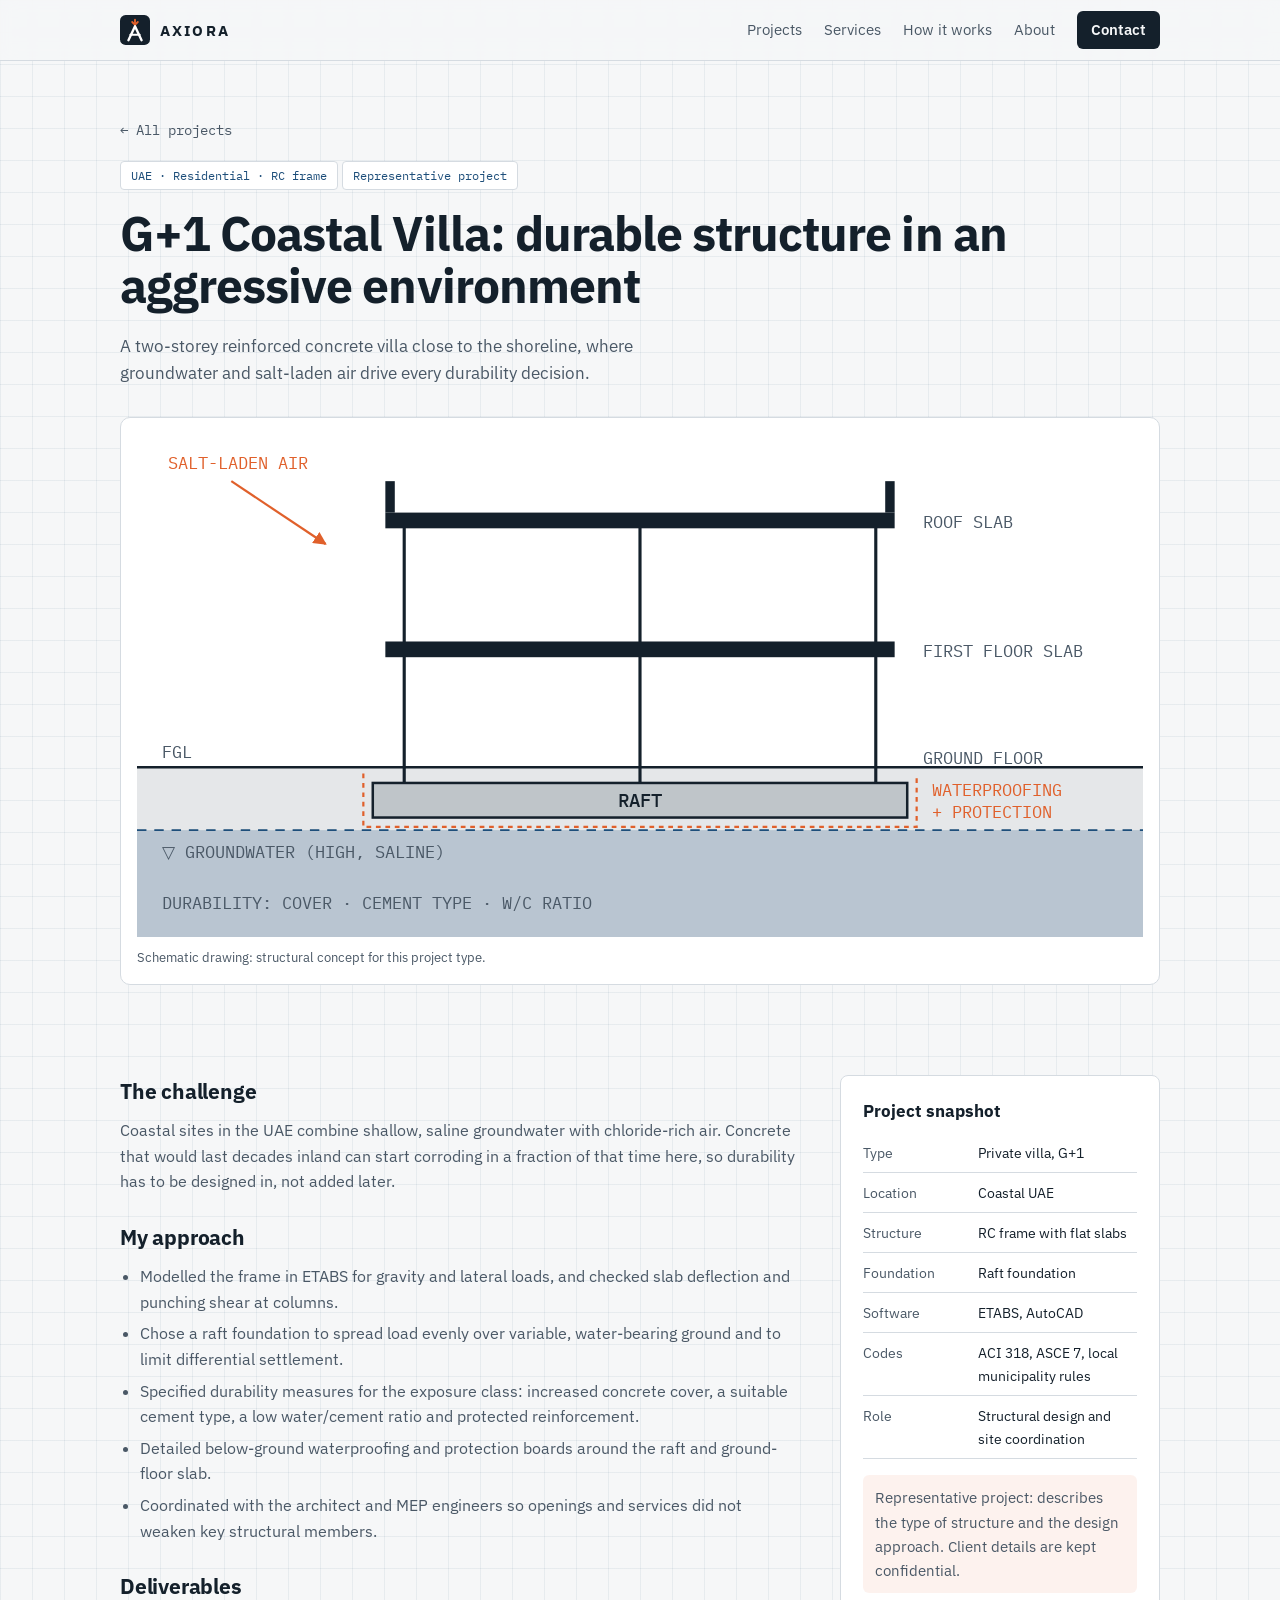
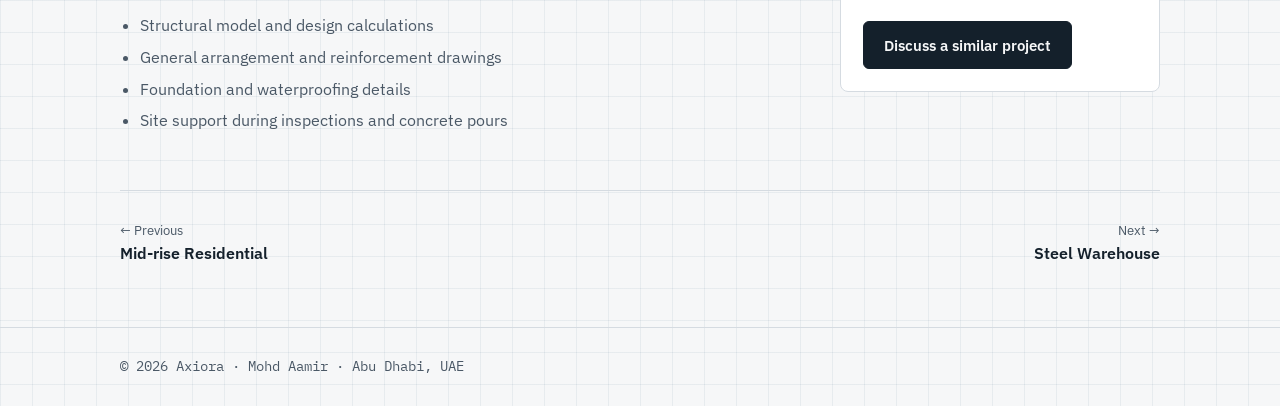
==== projects/coastal-villa.html @ 61972ffa "New portfolio layout with 3 project pages" ====
<!doctype html>
<html lang="en">
<head>
<meta charset="utf-8">
<meta name="viewport" content="width=device-width, initial-scale=1">
<title>Coastal Villa | Axiora</title>
<meta name="description" content="A two-storey reinforced concrete villa close to the shoreline, where groundwater and salt-laden air drive every durability decision.">
<link rel="icon" href="../logo.svg" type="image/svg+xml">
<link rel="preconnect" href="https://fonts.googleapis.com"><link rel="preconnect" href="https://fonts.gstatic.com" crossorigin><link href="https://fonts.googleapis.com/css2?family=IBM+Plex+Mono:wght@400;500&family=IBM+Plex+Sans:wght@400;500;600;700&display=swap" rel="stylesheet">
<link rel="stylesheet" href="../styles.css">
</head>
<body><nav><div class="wrap">
  <a class="logo" href="../index.html"><img src="../logo.svg" alt="">AXIORA</a>
  <div class="links">
    <a href="../index.html#projects">Projects</a><a href="../index.html#services">Services</a><a href="../index.html#process">How it works</a><a href="../index.html#about">About</a>
    <a class="nav-cta" href="../index.html#contact">Contact</a>
  </div>
</div></nav>
<div class="wrap">
  <header class="p-hero">
    <a class="crumb mono" href="../index.html#projects">← All projects</a>
    <div style="margin-top:18px"><span class="tag mono">UAE · Residential · RC frame</span> <span class="tag mono">Representative project</span></div>
    <h1>G+1 Coastal Villa: durable structure in an aggressive environment</h1>
    <p class="lead">A two-storey reinforced concrete villa close to the shoreline, where groundwater and salt-laden air drive every durability decision.</p>
    <figure class="figure"><svg viewBox="0 40 640 320" role="img" aria-label="Section through a two-storey coastal villa on a raft foundation"><defs><marker id="ahcop" viewBox="0 0 10 10" refX="9" refY="5" markerWidth="6" markerHeight="6" orient="auto-start-reverse"><path d="M0 0L10 5L0 10z" fill="var(--accent)"/></marker><marker id="dmcop" viewBox="0 0 10 10" refX="5" refY="5" markerWidth="5" markerHeight="5" orient="auto-start-reverse"><path d="M0 0L10 5L0 10z" fill="var(--blue)"/></marker></defs>
<rect x="0" y="252" width="640" height="108" class="d-soil"/>
<rect x="0" y="292" width="640" height="68" class="d-water"/>
<line x1="0" y1="292" x2="640" y2="292" class="d-dim" stroke-dasharray="6 5" stroke-width="1.2"/>
<text x="16" y="310" class="d-txt">▽ GROUNDWATER (HIGH, SALINE)</text>
<line x1="0" y1="252" x2="640" y2="252" class="d-line" stroke-width="1.5"/>
<text x="16" y="246" class="d-txt">FGL</text>
<rect x="150" y="262" width="340" height="22" class="d-conc"/>
<rect x="150" y="262" width="340" height="22" class="d-line" stroke-width="1.6"/>
<text x="320" y="277" text-anchor="middle" class="d-txt-b">RAFT</text>
<path d="M144 256 V290 H496 V256" class="d-acc" stroke-width="1.4" stroke-dasharray="3 3"/>
<text x="506" y="270" class="d-txt-a">WATERPROOFING</text><text x="506" y="284" class="d-txt-a">+ PROTECTION</text>
<g class="d-line" stroke-width="2">
<line x1="170" y1="262" x2="170" y2="96"/><line x1="320" y1="262" x2="320" y2="96"/><line x1="470" y1="262" x2="470" y2="96"/>
</g>
<rect x="158" y="172" width="324" height="10" class="d-fill"/>
<rect x="158" y="90" width="324" height="10" class="d-fill"/>
<rect x="158" y="70" width="6" height="20" class="d-fill"/><rect x="476" y="70" width="6" height="20" class="d-fill"/>
<text x="500" y="182" class="d-txt">FIRST FLOOR SLAB</text>
<text x="500" y="100" class="d-txt">ROOF SLAB</text>
<text x="500" y="250" class="d-txt">GROUND FLOOR</text>
<line x1="60" y1="70" x2="120" y2="110" class="d-acc" stroke-width="1.4" marker-end="url(#ahcop)"/>
<text x="20" y="62" class="d-txt-a">SALT-LADEN AIR</text>
<text x="16" y="342" class="d-txt">DURABILITY: COVER · CEMENT TYPE · W/C RATIO</text>
</svg><figcaption>Schematic drawing: structural concept for this project type.</figcaption></figure>
  </header>
  <div class="p-body">
    <article>
      <h2>The challenge</h2><p>Coastal sites in the UAE combine shallow, saline groundwater with chloride-rich air. Concrete that would last decades inland can start corroding in a fraction of that time here, so durability has to be designed in, not added later.</p>
      <h2>My approach</h2><ul><li>Modelled the frame in ETABS for gravity and lateral loads, and checked slab deflection and punching shear at columns.</li><li>Chose a raft foundation to spread load evenly over variable, water-bearing ground and to limit differential settlement.</li><li>Specified durability measures for the exposure class: increased concrete cover, a suitable cement type, a low water/cement ratio and protected reinforcement.</li><li>Detailed below-ground waterproofing and protection boards around the raft and ground-floor slab.</li><li>Coordinated with the architect and MEP engineers so openings and services did not weaken key structural members.</li></ul>
      <h2>Deliverables</h2><ul><li>Structural model and design calculations</li><li>General arrangement and reinforcement drawings</li><li>Foundation and waterproofing details</li><li>Site support during inspections and concrete pours</li></ul>
    </article>
    <aside class="spec card">
      <h3>Project snapshot</h3>
      <table><tr><td>Type</td><td>Private villa, G+1</td></tr><tr><td>Location</td><td>Coastal UAE</td></tr><tr><td>Structure</td><td>RC frame with flat slabs</td></tr><tr><td>Foundation</td><td>Raft foundation</td></tr><tr><td>Software</td><td>ETABS, AutoCAD</td></tr><tr><td>Codes</td><td>ACI 318, ASCE 7, local municipality rules</td></tr><tr><td>Role</td><td>Structural design and site coordination</td></tr></table>
      <p class="note">Representative project: describes the type of structure and the design approach. Client details are kept confidential.</p>
      <div class="cta"><a class="btn primary" href="mailto:aamir@axioraengineering.com?subject=Project%20enquiry%3A%20Coastal%20Villa">Discuss a similar project</a></div>
    </aside>
  </div>
  <div class="pager">
    <a href="mid-rise-residential.html"><small>← Previous</small>Mid-rise Residential</a>
    <a href="steel-warehouse.html" style="text-align:right"><small>Next →</small>Steel Warehouse</a>
  </div>
</div>
<footer><div class="wrap mono">© <span id="y"></span> Axiora · Mohd Aamir · Abu Dhabi, UAE</div></footer>
<script>document.getElementById("y").textContent=new Date().getFullYear()</script>
</body>
</html>
---- styles.css ----
:root{
  --ink:#14202b; --ink-2:#4a5866; --line:#d5dbe1; --paper:#f6f7f8; --card:#ffffff;
  --accent:#e0602b; --blue:#1d4e7a; --grid:rgba(29,78,122,.07); --tint:rgba(224,96,43,.08);
}
@media (prefers-color-scheme: dark){
  :root{ --ink:#e8edf2; --ink-2:#a3afbb; --line:#2c3a47; --paper:#0f1720; --card:#16212c;
         --accent:#f07a45; --blue:#7fb2e0; --grid:rgba(127,178,224,.06); --tint:rgba(240,122,69,.10); }
}
*{box-sizing:border-box;margin:0;padding:0}
html{scroll-behavior:smooth}
body{font-family:"IBM Plex Sans",system-ui,sans-serif;color:var(--ink);background:var(--paper);line-height:1.6;
     background-image:linear-gradient(var(--grid) 1px,transparent 1px),linear-gradient(90deg,var(--grid) 1px,transparent 1px);
     background-size:32px 32px}
a{color:inherit}
img,svg{max-width:100%}
.wrap{max-width:1080px;margin:0 auto;padding:0 20px}
.mono{font-family:"IBM Plex Mono",monospace}

/* nav */
nav{position:sticky;top:0;z-index:5;background:color-mix(in srgb,var(--paper) 90%,transparent);backdrop-filter:blur(8px);border-bottom:1px solid var(--line)}
nav .wrap{display:flex;align-items:center;justify-content:space-between;height:60px}
.logo{display:flex;align-items:center;gap:10px;font-weight:700;text-decoration:none;letter-spacing:.14em;font-size:.95rem}
.logo img{width:30px;height:30px}
.links{display:flex;gap:22px;font-size:.92rem;align-items:center}
.links a{text-decoration:none;color:var(--ink-2)}
.links a:hover{color:var(--ink)}
.links .nav-cta{color:var(--paper);background:var(--ink);padding:7px 14px;border-radius:6px;font-weight:600}
@media (max-width:760px){.links a:not(.nav-cta){display:none}}

/* buttons, tags */
.btn{display:inline-block;padding:11px 20px;border-radius:6px;text-decoration:none;font-weight:600;font-size:.95rem;border:1px solid var(--ink)}
.btn.primary{background:var(--ink);color:var(--paper)}
.btn.accent{background:var(--accent);border-color:var(--accent);color:#fff}
.tag{display:inline-block;font-size:.76rem;color:var(--blue);border:1px solid var(--line);background:var(--card);padding:4px 10px;border-radius:4px}
.chips{display:flex;flex-wrap:wrap;gap:8px;margin-top:12px}
.chip{font-size:.78rem;padding:3px 9px;border-radius:4px;background:var(--paper);border:1px solid var(--line);color:var(--ink-2)}

/* hero */
header.hero{padding:84px 0 60px}
.hero-grid{display:grid;grid-template-columns:1.25fr 1fr;gap:48px;align-items:center}
@media (max-width:860px){.hero-grid{grid-template-columns:1fr}}
h1{font-size:clamp(2.1rem,5.4vw,3.4rem);line-height:1.08;letter-spacing:-.02em;font-weight:700;margin-top:18px}
h1 em{font-style:normal;color:var(--accent)}
.lead{max-width:600px;margin-top:20px;font-size:1.08rem;color:var(--ink-2)}
.cta{display:flex;flex-wrap:wrap;gap:12px;margin-top:28px}
.hero-card{background:var(--card);border:1px solid var(--line);border-radius:10px;padding:22px}
.hero-card .who{display:flex;justify-content:space-between;align-items:baseline;border-bottom:1px dashed var(--line);padding-bottom:12px;margin-bottom:12px}
.hero-card .who b{font-size:1.1rem}
.hero-card .who span{font-size:.8rem;color:var(--ink-2)}
.kv{display:grid;grid-template-columns:auto 1fr;gap:6px 16px;font-size:.9rem}
.kv dt{color:var(--ink-2)}
.kv dd{font-weight:500}

/* sections */
section{padding:68px 0;border-top:1px solid var(--line)}
.sec-head{display:flex;align-items:baseline;gap:14px;margin-bottom:10px}
.sec-num{color:var(--accent);font-size:.85rem}
h2{font-size:1.75rem;letter-spacing:-.01em}
.sec-sub{color:var(--ink-2);max-width:640px;margin-bottom:30px}
.grid{display:grid;gap:18px}
.g4{grid-template-columns:repeat(4,1fr)}
.g3{grid-template-columns:repeat(3,1fr)}
.g2{grid-template-columns:repeat(2,1fr)}
@media (max-width:980px){.g4{grid-template-columns:repeat(2,1fr)}}
@media (max-width:820px){.g3,.g2,.g4{grid-template-columns:1fr}}
.card{background:var(--card);border:1px solid var(--line);border-radius:8px;padding:22px}
.card h3{font-size:1.05rem;margin-bottom:8px}
.card p,.card li{color:var(--ink-2);font-size:.95rem}
.card ul{padding-left:18px}
.card .ico{width:34px;height:34px;border-radius:6px;background:var(--tint);display:flex;align-items:center;justify-content:center;margin-bottom:14px;color:var(--accent);font-weight:700;font-family:"IBM Plex Mono",monospace;font-size:.85rem}

/* project cards */
a.proj{display:block;text-decoration:none;transition:transform .15s,border-color .15s}
a.proj:hover{transform:translateY(-3px);border-color:var(--accent)}
.proj .thumb{border-radius:6px;margin-bottom:16px;border:1px solid var(--line);background:var(--paper);overflow:hidden}
.proj .thumb svg{display:block;width:100%;height:auto}
.proj .meta{font-size:.76rem;color:var(--blue);margin-bottom:6px}
.proj .more{display:inline-block;margin-top:12px;font-weight:600;font-size:.9rem;color:var(--accent)}

/* process */
.steps{counter-reset:s;display:grid;grid-template-columns:repeat(5,1fr);gap:14px}
@media (max-width:900px){.steps{grid-template-columns:1fr}}
.step{background:var(--card);border:1px solid var(--line);border-radius:8px;padding:18px;position:relative}
.step::before{counter-increment:s;content:"0" counter(s);font-family:"IBM Plex Mono",monospace;color:var(--accent);font-size:.8rem}
.step h3{font-size:.98rem;margin:6px 0}
.step p{font-size:.88rem;color:var(--ink-2)}

/* timeline */
.tl{border-left:2px solid var(--line);margin-left:6px}
.tl-item{position:relative;padding:0 0 24px 26px}
.tl-item::before{content:"";position:absolute;left:-7px;top:6px;width:12px;height:12px;border-radius:2px;background:var(--card);border:2px solid var(--accent)}
.tl-item .when{font-size:.8rem;color:var(--ink-2)}
.tl-item h3{font-size:1rem}
.tl-item p{color:var(--ink-2);font-size:.93rem;max-width:720px}

/* contact band */
.band{background:var(--ink);color:var(--paper);border-radius:12px;padding:40px;display:flex;justify-content:space-between;align-items:center;gap:24px;flex-wrap:wrap}
.band h2{color:var(--paper)}
.band p{color:color-mix(in srgb,var(--paper) 75%,transparent);margin-top:8px;max-width:520px}
.band .btn{border-color:var(--paper)}

/* project page */
.crumb{font-size:.85rem;color:var(--ink-2);text-decoration:none}
.crumb:hover{color:var(--ink)}
.p-hero{padding:56px 0 40px}
.p-hero h1{font-size:clamp(1.9rem,4.6vw,3rem)}
.figure{background:var(--card);border:1px solid var(--line);border-radius:10px;padding:16px;margin-top:30px}
.figure svg{display:block;width:100%;height:auto}
.figure figcaption{font-size:.82rem;color:var(--ink-2);margin-top:10px}
.p-body{display:grid;grid-template-columns:1fr 320px;gap:40px;padding:50px 0}
@media (max-width:860px){.p-body{grid-template-columns:1fr}}
.p-body h2{font-size:1.3rem;margin:26px 0 10px}
.p-body h2:first-child{margin-top:0}
.p-body p,.p-body li{color:var(--ink-2)}
.p-body ul{padding-left:20px}
.p-body li{margin-bottom:6px}
.spec{position:sticky;top:80px;align-self:start}
.spec table{width:100%;border-collapse:collapse;font-size:.9rem}
.spec td{padding:8px 0;border-bottom:1px solid var(--line);vertical-align:top}
.spec td:first-child{color:var(--ink-2);width:42%}
.note{font-size:.82rem;color:var(--ink-2);background:var(--tint);border-radius:6px;padding:10px 12px;margin-top:16px}
.pager{display:flex;justify-content:space-between;gap:16px;padding:30px 0 60px;border-top:1px solid var(--line);flex-wrap:wrap}
.pager a{text-decoration:none;font-weight:600}
.pager small{display:block;color:var(--ink-2);font-weight:400;font-size:.8rem}

footer{padding:28px 0;border-top:1px solid var(--line);color:var(--ink-2);font-size:.85rem}

/* drawing tokens */
.d-line{stroke:var(--ink);fill:none}
.d-thin{stroke:var(--ink-2);fill:none}
.d-dim{stroke:var(--blue);fill:none}
.d-acc{stroke:var(--accent);fill:none}
.d-fill{fill:var(--ink)}
.d-soil{fill:color-mix(in srgb,var(--ink-2) 14%,transparent)}
.d-water{fill:color-mix(in srgb,var(--blue) 22%,transparent)}
.d-conc{fill:color-mix(in srgb,var(--ink-2) 24%,transparent)}
.d-txt{fill:var(--ink-2);font-family:"IBM Plex Mono",monospace;font-size:11px}
.d-txt-b{fill:var(--ink);font-family:"IBM Plex Mono",monospace;font-size:12px;font-weight:500}
.d-txt-a{fill:var(--accent);font-family:"IBM Plex Mono",monospace;font-size:11px}

/* emphasised services section */
section.emph{background:var(--card);border-top:1px solid var(--line);border-bottom:1px solid var(--line)}
section.emph .card{background:var(--paper);border-top:3px solid var(--accent);padding:26px}
section.emph .card h3{font-size:1.15rem}
section.emph .ico{width:40px;height:40px;font-size:.95rem}
.card .gain{color:var(--ink);font-weight:600;font-size:.92rem;margin-top:10px}
section.emph .cta{margin-top:28px}
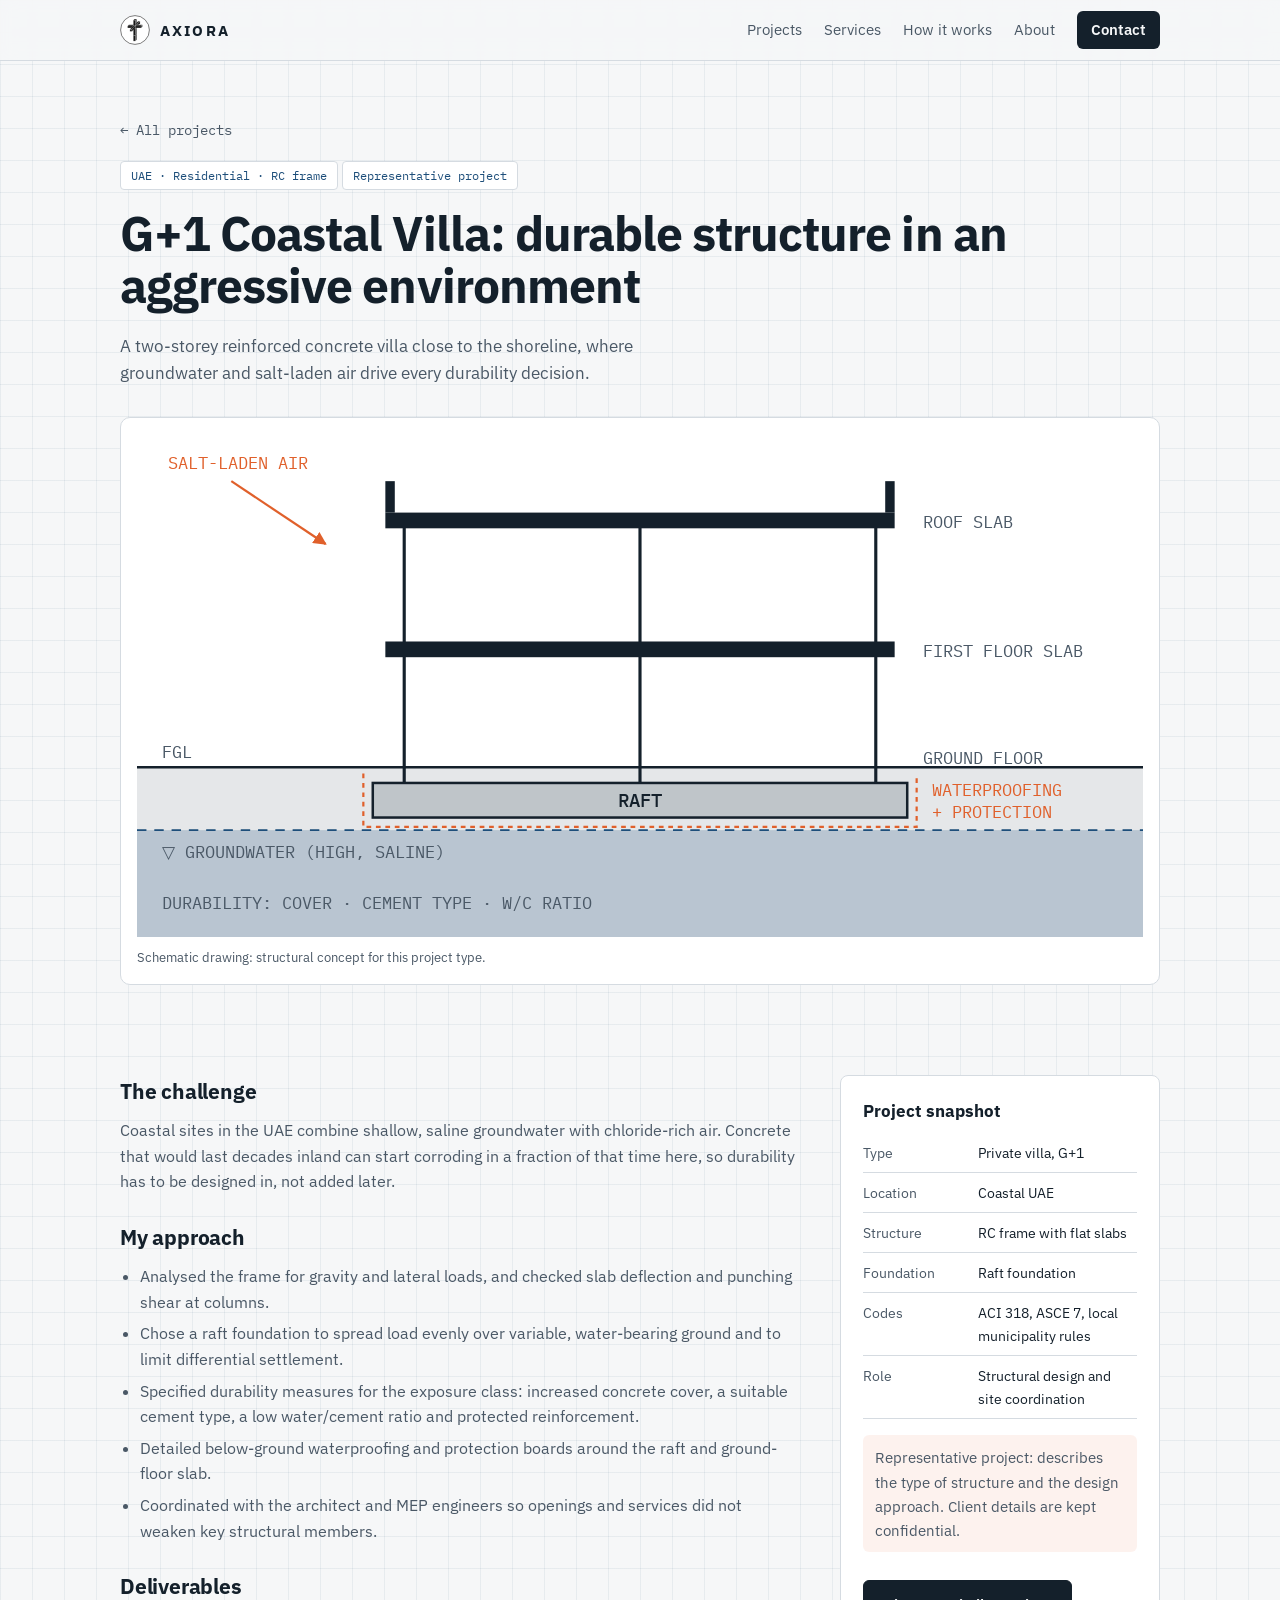
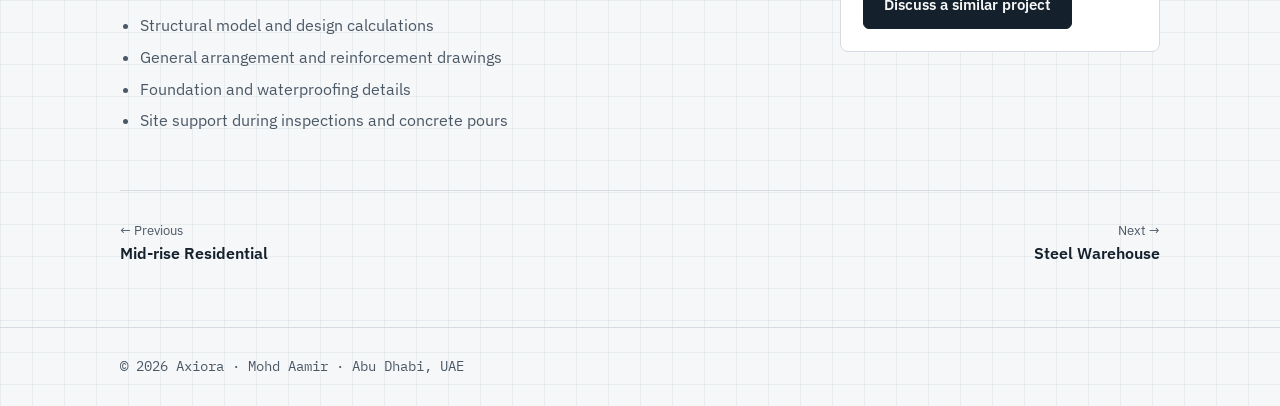
==== commit e37a18e3: "Update About text, remove software names" ====
--- a/projects/coastal-villa.html
+++ b/projects/coastal-villa.html
@@ -51,12 +51,12 @@
   <div class="p-body">
     <article>
       <h2>The challenge</h2><p>Coastal sites in the UAE combine shallow, saline groundwater with chloride-rich air. Concrete that would last decades inland can start corroding in a fraction of that time here, so durability has to be designed in, not added later.</p>
-      <h2>My approach</h2><ul><li>Modelled the frame in ETABS for gravity and lateral loads, and checked slab deflection and punching shear at columns.</li><li>Chose a raft foundation to spread load evenly over variable, water-bearing ground and to limit differential settlement.</li><li>Specified durability measures for the exposure class: increased concrete cover, a suitable cement type, a low water/cement ratio and protected reinforcement.</li><li>Detailed below-ground waterproofing and protection boards around the raft and ground-floor slab.</li><li>Coordinated with the architect and MEP engineers so openings and services did not weaken key structural members.</li></ul>
+      <h2>My approach</h2><ul><li>Analysed the frame for gravity and lateral loads, and checked slab deflection and punching shear at columns.</li><li>Chose a raft foundation to spread load evenly over variable, water-bearing ground and to limit differential settlement.</li><li>Specified durability measures for the exposure class: increased concrete cover, a suitable cement type, a low water/cement ratio and protected reinforcement.</li><li>Detailed below-ground waterproofing and protection boards around the raft and ground-floor slab.</li><li>Coordinated with the architect and MEP engineers so openings and services did not weaken key structural members.</li></ul>
       <h2>Deliverables</h2><ul><li>Structural model and design calculations</li><li>General arrangement and reinforcement drawings</li><li>Foundation and waterproofing details</li><li>Site support during inspections and concrete pours</li></ul>
     </article>
     <aside class="spec card">
       <h3>Project snapshot</h3>
-      <table><tr><td>Type</td><td>Private villa, G+1</td></tr><tr><td>Location</td><td>Coastal UAE</td></tr><tr><td>Structure</td><td>RC frame with flat slabs</td></tr><tr><td>Foundation</td><td>Raft foundation</td></tr><tr><td>Software</td><td>ETABS, AutoCAD</td></tr><tr><td>Codes</td><td>ACI 318, ASCE 7, local municipality rules</td></tr><tr><td>Role</td><td>Structural design and site coordination</td></tr></table>
+      <table><tr><td>Type</td><td>Private villa, G+1</td></tr><tr><td>Location</td><td>Coastal UAE</td></tr><tr><td>Structure</td><td>RC frame with flat slabs</td></tr><tr><td>Foundation</td><td>Raft foundation</td></tr><tr><td>Codes</td><td>ACI 318, ASCE 7, local municipality rules</td></tr><tr><td>Role</td><td>Structural design and site coordination</td></tr></table>
       <p class="note">Representative project: describes the type of structure and the design approach. Client details are kept confidential.</p>
       <div class="cta"><a class="btn primary" href="mailto:aamir@axioraengineering.com?subject=Project%20enquiry%3A%20Coastal%20Villa">Discuss a similar project</a></div>
     </aside>
@@ -68,5 +68,6 @@
 </div>
 <footer><div class="wrap mono">© <span id="y"></span> Axiora · Mohd Aamir · Abu Dhabi, UAE</div></footer>
 <script>document.getElementById("y").textContent=new Date().getFullYear()</script>
+<!-- Cloudflare Web Analytics --><script type='module' src='https://static.cloudflareinsights.com/beacon.min.js' data-cf-beacon='{"token": "5cf16966bf16493d90ac74882696c82b"}'></script><!-- End Cloudflare Web Analytics -->
 </body>
 </html>
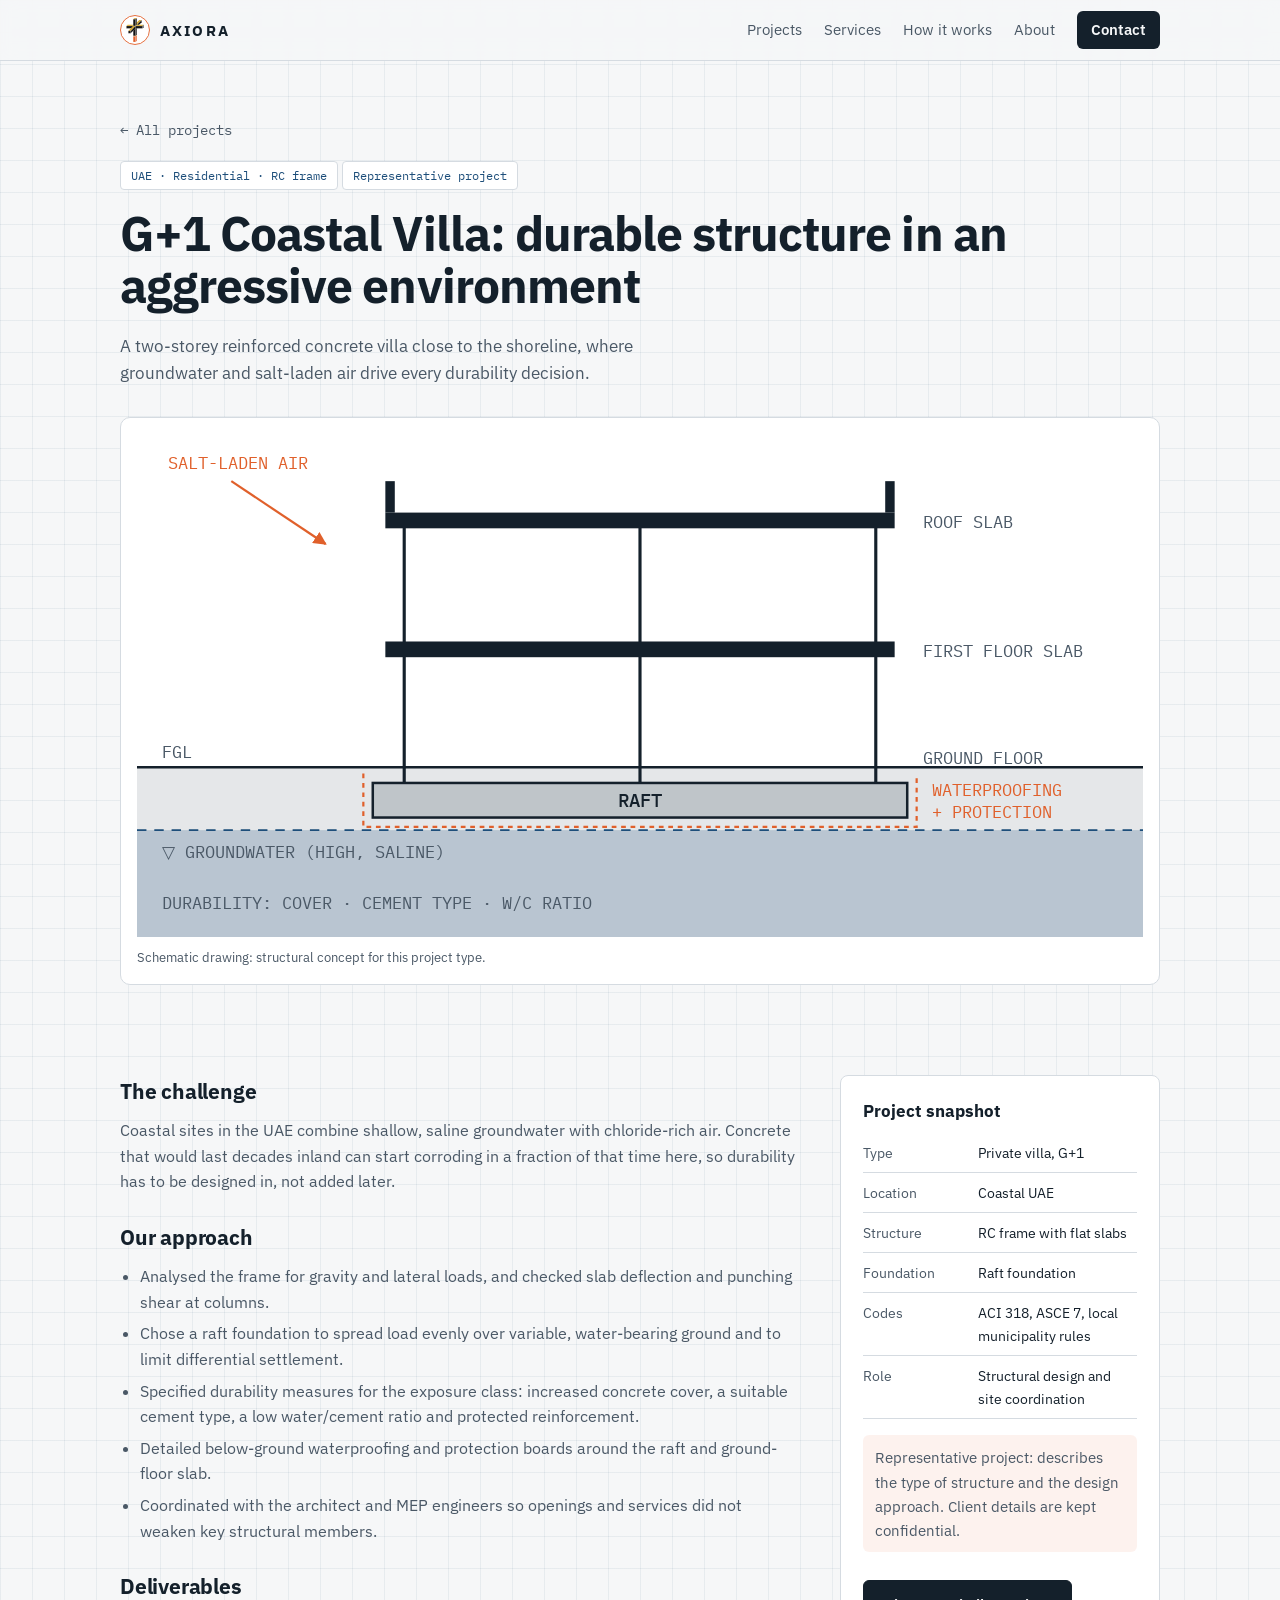
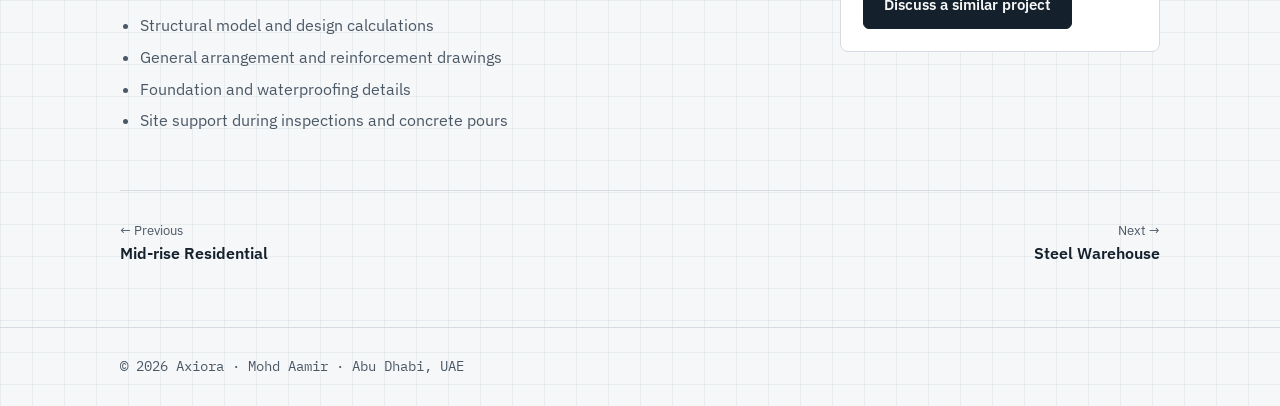
==== commit f3010a52: "Site wording: first person plural (we/our) for Axiora Engineering" ====
--- a/projects/coastal-villa.html
+++ b/projects/coastal-villa.html
@@ -51,7 +51,7 @@
   <div class="p-body">
     <article>
       <h2>The challenge</h2><p>Coastal sites in the UAE combine shallow, saline groundwater with chloride-rich air. Concrete that would last decades inland can start corroding in a fraction of that time here, so durability has to be designed in, not added later.</p>
-      <h2>My approach</h2><ul><li>Analysed the frame for gravity and lateral loads, and checked slab deflection and punching shear at columns.</li><li>Chose a raft foundation to spread load evenly over variable, water-bearing ground and to limit differential settlement.</li><li>Specified durability measures for the exposure class: increased concrete cover, a suitable cement type, a low water/cement ratio and protected reinforcement.</li><li>Detailed below-ground waterproofing and protection boards around the raft and ground-floor slab.</li><li>Coordinated with the architect and MEP engineers so openings and services did not weaken key structural members.</li></ul>
+      <h2>Our approach</h2><ul><li>Analysed the frame for gravity and lateral loads, and checked slab deflection and punching shear at columns.</li><li>Chose a raft foundation to spread load evenly over variable, water-bearing ground and to limit differential settlement.</li><li>Specified durability measures for the exposure class: increased concrete cover, a suitable cement type, a low water/cement ratio and protected reinforcement.</li><li>Detailed below-ground waterproofing and protection boards around the raft and ground-floor slab.</li><li>Coordinated with the architect and MEP engineers so openings and services did not weaken key structural members.</li></ul>
       <h2>Deliverables</h2><ul><li>Structural model and design calculations</li><li>General arrangement and reinforcement drawings</li><li>Foundation and waterproofing details</li><li>Site support during inspections and concrete pours</li></ul>
     </article>
     <aside class="spec card">
--- a/styles.css
+++ b/styles.css
@@ -73,7 +73,8 @@
 a.proj{display:block;text-decoration:none;transition:transform .15s,border-color .15s}
 a.proj:hover{transform:translateY(-3px);border-color:var(--accent)}
 .proj .thumb{border-radius:6px;margin-bottom:16px;border:1px solid var(--line);background:var(--paper);overflow:hidden}
-.proj .thumb svg{display:block;width:100%;height:auto}
+.proj .thumb svg,.proj .thumb img{display:block;width:100%;height:auto}
+.proj .thumb img{aspect-ratio:2/1;object-fit:cover;background:#fff}
 .proj .meta{font-size:.76rem;color:var(--blue);margin-bottom:6px}
 .proj .more{display:inline-block;margin-top:12px;font-weight:600;font-size:.9rem;color:var(--accent)}
 
@@ -105,7 +106,9 @@
 .p-hero{padding:56px 0 40px}
 .p-hero h1{font-size:clamp(1.9rem,4.6vw,3rem)}
 .figure{background:var(--card);border:1px solid var(--line);border-radius:10px;padding:16px;margin-top:30px}
-.figure svg{display:block;width:100%;height:auto}
+.figure svg,.figure img{display:block;width:100%;height:auto}
+.figure img{border-radius:6px;background:#fff}
+.p-body .figure{margin:22px 0 6px}
 .figure figcaption{font-size:.82rem;color:var(--ink-2);margin-top:10px}
 .p-body{display:grid;grid-template-columns:1fr 320px;gap:40px;padding:50px 0}
 @media (max-width:860px){.p-body{grid-template-columns:1fr}}
